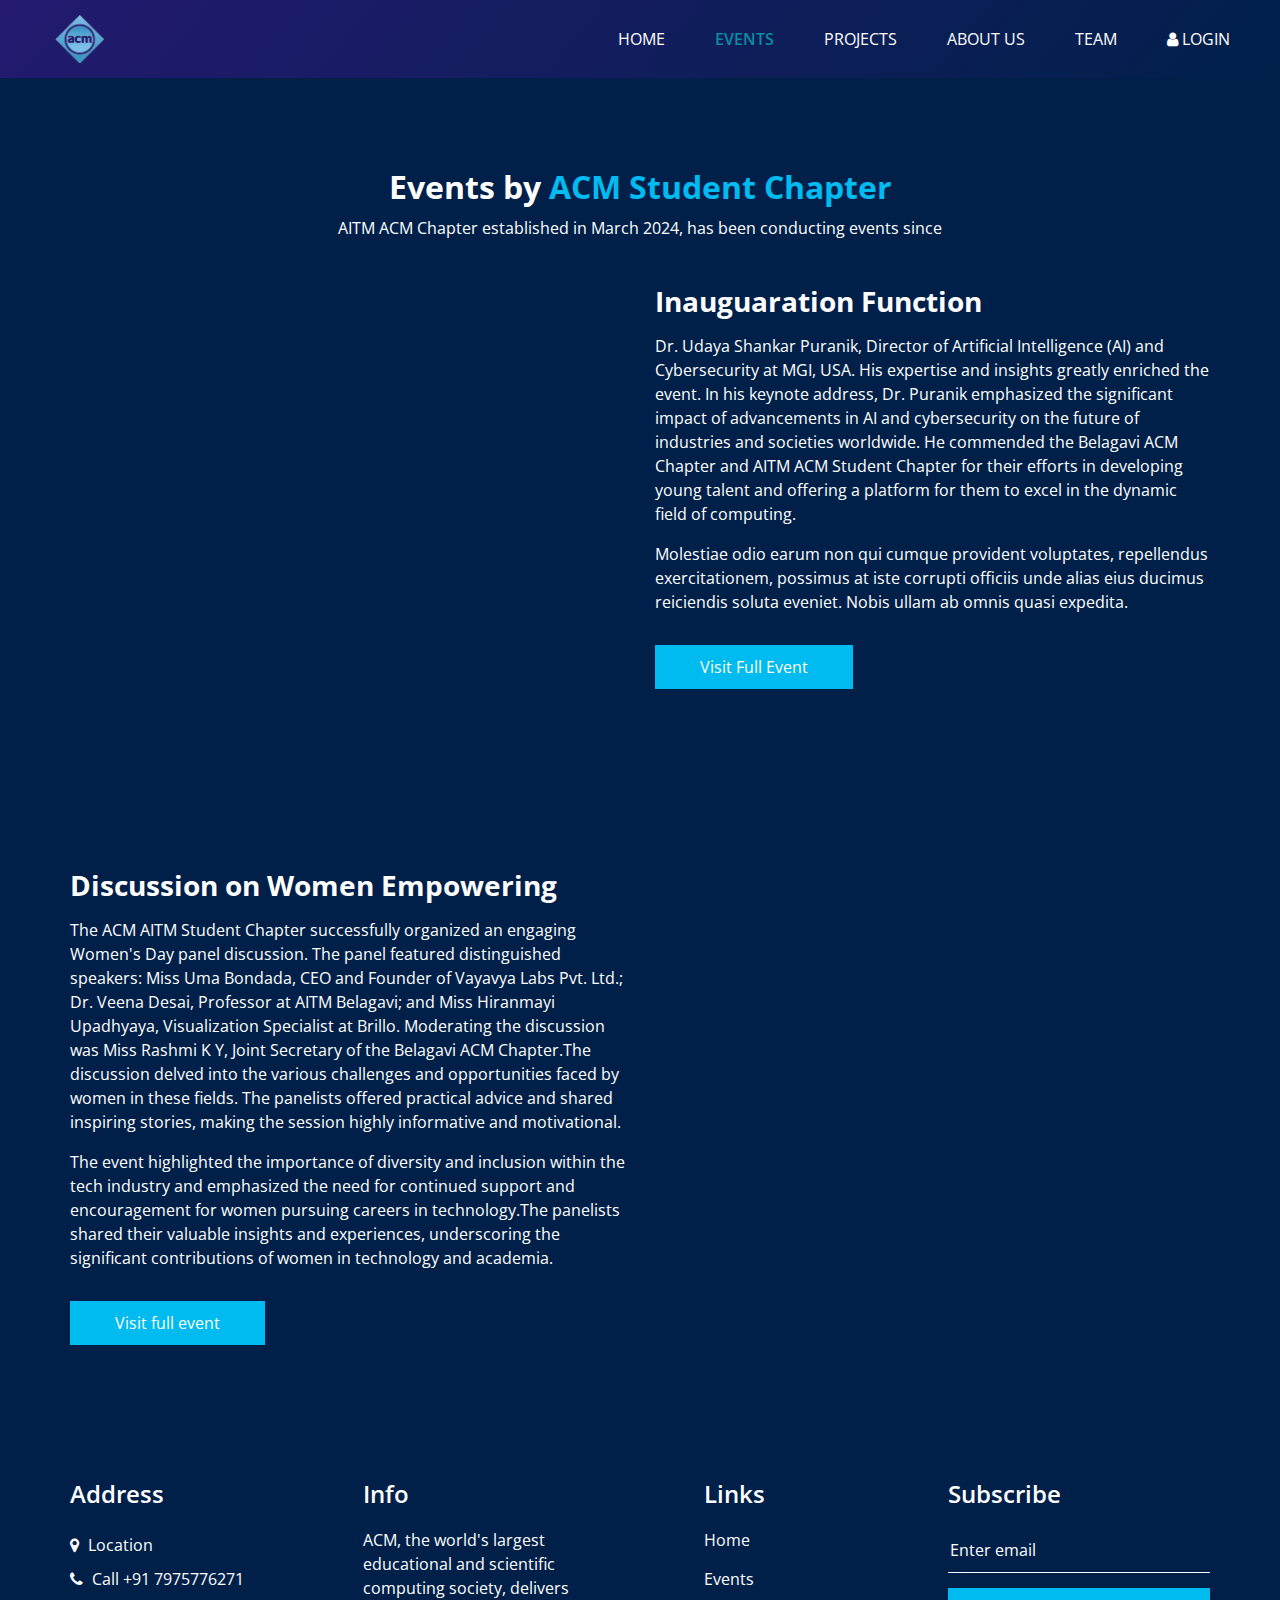
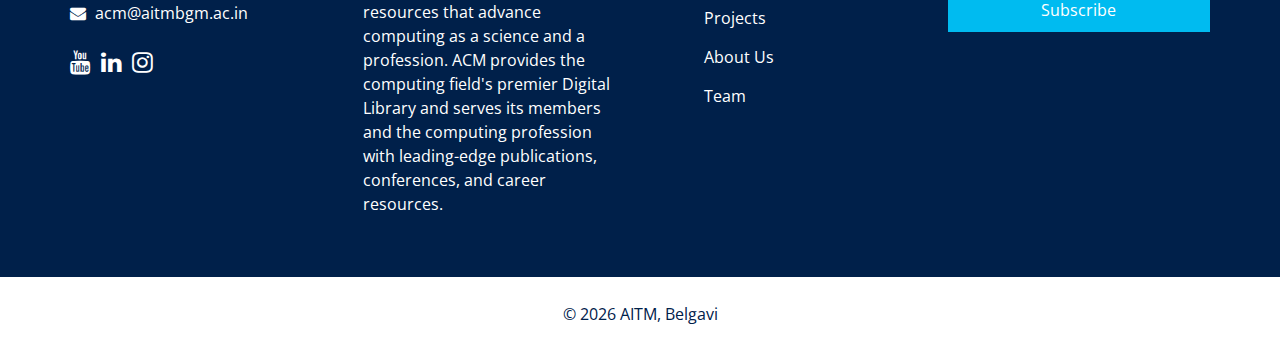
==== about.html @ 1520bf98 "Add files via upload" ====
<!DOCTYPE html>
<html>

<head>
    <!-- Basic -->
    <meta charset="utf-8" />
    <meta http-equiv="X-UA-Compatible" content="IE=edge" />
    <!-- Mobile Metas -->
    <meta name="viewport" content="width=device-width, initial-scale=1, shrink-to-fit=no" />
    <!-- Site Metas -->
    <meta name="keywords" content="" />
    <meta name="description" content="" />
    <meta name="author" content="" />
    <link rel="shortcut icon" href="images/favicon.png" type="">

    <title> Events </title>

    <!-- bootstrap core css -->
    <link rel="stylesheet" type="text/css" href="css/bootstrap.css" />

    <!-- fonts style -->
    <link href="https://fonts.googleapis.com/css2?family=Roboto:wght@400;500;700;900&display=swap" rel="stylesheet">

    <!--owl slider stylesheet -->
    <link rel="stylesheet" type="text/css" href="https://cdnjs.cloudflare.com/ajax/libs/OwlCarousel2/2.3.4/assets/owl.carousel.min.css" />

    <!-- font awesome style -->
    <link href="css/font-awesome.min.css" rel="stylesheet" />

    <!-- Custom styles for this template -->
    <link href="css/style.css" rel="stylesheet" />
    <!-- responsive style -->
    <link href="css/responsive.css" rel="stylesheet" />

</head>

<body class="sub_page">

    <div class="hero_area">

        <div class="hero_bg_box">
            <div class="bg_img_box">
                <img src="images/hero-bg.png" alt="">
            </div>
        </div>

        <!-- header section strats -->
        <header class="header_section">
            <div class="container-fluid">
                <nav class="navbar navbar-expand-lg custom_nav-container ">
                    <a class="navbar-brand" href="index.html">
                        <span>
                            <img src="images/logo3.png" alt="" width=50px height=100%>
            </span>
                    </a>

                    <button class="navbar-toggler" type="button" data-toggle="collapse" data-target="#navbarSupportedContent" aria-controls="navbarSupportedContent" aria-expanded="false" aria-label="Toggle navigation">
            <span class=""> </span>
          </button>

                    <div class="collapse navbar-collapse" id="navbarSupportedContent">
                        <ul class="navbar-nav  ">
                            <li class="nav-item ">
                                <a class="nav-link" href="index.html">Home </a>
                            </li>
                            <li class="nav-item active">
                                <a class="nav-link" href="about.html"> Events</a>
                            </li>
                            <li class="nav-item">
                                <a class="nav-link" href="service.html">Projects <span class="sr-only">(current)</span></a>
                            </li>
                            <li class="nav-item">
                                <a class="nav-link" href="why.html">About us </a>
                            </li>
                            <li class="nav-item">
                                <a class="nav-link" href="team.html">Team</a>
                            </li>
                            <li class="nav-item">
                                <a class="nav-link" href="#"> <i class="fa fa-user" aria-hidden="true"></i> Login</a>
                            </li>
                            </button>
                            </form>
                        </ul>
                    </div>
                </nav>
            </div>
        </header>
        <!-- end header section -->
    </div>

    <!-- about section -->

    <section class="about_section layout_padding">
        <div class="container  ">
            <div class="heading_container heading_center">
                <h2>
                    Events by<span> ACM Student Chapter</span>
                </h2>
                <p>
                    AITM ACM Chapter established in March 2024, has been conducting events since </p>
            </div>
            <div class="row">
                <div class="col-md-6 ">
                    <div class="img-box">
                        <img src="images/inaug.JPG" alt="">
                    </div>
                </div>
                <div class="col-md-6">
                    <div class="detail-box">
                        <h3>
                            Inauguaration Function
                        </h3>
                        <p>
                            Dr. Udaya Shankar Puranik, Director of Artificial Intelligence (AI) and Cybersecurity at MGI, USA. His expertise and insights greatly enriched the event. In his keynote address, Dr. Puranik emphasized the significant impact of advancements in AI and cybersecurity
                            on the future of industries and societies worldwide. He commended the Belagavi ACM Chapter and AITM ACM Student Chapter for their efforts in developing young talent and offering a platform for them to excel in the dynamic field
                            of computing. </p>
                        <p>
                            Molestiae odio earum non qui cumque provident voluptates, repellendus exercitationem, possimus at iste corrupti officiis unde alias eius ducimus reiciendis soluta eveniet. Nobis ullam ab omnis quasi expedita.
                        </p>
                        <a href="">
              Visit Full Event
            </a>
                    </div>
                </div>
            </div>
        </div>
    </section>

    <!-- end about section -->

    <!-- about section -->

    <section class="about_section layout_padding">
        <div class="container  ">

            <div class="row">

                <div class="col-md-6">
                    <div class="detail-box">
                        <h3>
                            Discussion on Women Empowering
                        </h3>
                        <p>
                            The ACM AITM Student Chapter successfully organized an engaging Women's Day panel discussion. The panel featured distinguished speakers: Miss Uma Bondada, CEO and Founder of Vayavya Labs Pvt. Ltd.; Dr. Veena Desai, Professor at AITM Belagavi; and Miss
                            Hiranmayi Upadhyaya, Visualization Specialist at Brillo. Moderating the discussion was Miss Rashmi K Y, Joint Secretary of the Belagavi ACM Chapter.The discussion delved into the various challenges and opportunities faced by
                            women in these fields. The panelists offered practical advice and shared inspiring stories, making the session highly informative and motivational. </p>
                        <p>The event highlighted the importance of diversity and inclusion within the tech industry and emphasized the need for continued support and encouragement for women pursuing careers in technology.The panelists shared their valuable
                            insights and experiences, underscoring the significant contributions of women in technology and academia. </p>
                        <a href="">
                                Visit full event
            </a>
                    </div>

                </div>
                <div class="col-md-6 ">
                    <div class="img-box">
                        <img src="images/women panel 1.jpg" alt="">
                    </div>
                </div>
            </div>
        </div>
    </section>

    <!-- end about section -->

    <!-- info section -->

    <section class="info_section layout_padding2">
        <div class="container">
            <div class="row">
                <div class="col-md-6 col-lg-3 info_col">
                    <div class="info_contact">
                        <h4>
                            Address
                        </h4>
                        <div class="contact_link_box">
                            <a href="https://maps.app.goo.gl/eVMFgzbrWE9FYrXr5?g_st=ac">
                                <i class="fa fa-map-marker" aria-hidden="true"></i>
                                <span>
                  Location
                </span>
                            </a>
                            <a href="">
                                <i class="fa fa-phone" aria-hidden="true"></i>
                                <span>
                  Call +91 7975776271
                </span>
                            </a>
                            <a href="">
                                <i class="fa fa-envelope" aria-hidden="true"></i>
                                <span>
                  acm@aitmbgm.ac.in
                </span>
                            </a>
                        </div>
                    </div>
                    <div class="info_social">
                        <a href="https://www.youtube.com/@acmaitm">
                            <i class="fa fa-youtube" aria-hidden="true"></i>
                        </a>

                        <a href="https://www.linkedin.com/in/acm-aitm-3916722b9/">
                            <i class="fa fa-linkedin" aria-hidden="true"></i>
                        </a>
                        <a href="https://www.instagram.com/acmaitm?igsh=aTY1OGdpNDhwajQx">
                            <i class="fa fa-instagram" aria-hidden="true"></i>
                        </a>
                    </div>
                </div>
                <div class="col-md-6 col-lg-3 info_col">
                    <div class="info_detail">
                        <h4>
                            Info
                        </h4>
                        <p>
                            ACM, the world's largest educational and scientific computing society, delivers resources that advance computing as a science and a profession. ACM provides the computing field's premier Digital Library and serves its members and the computing profession
                            with leading-edge publications, conferences, and career resources. </p>
                    </div>
                </div>
                <div class="col-md-6 col-lg-2 mx-auto info_col">
                    <div class="info_link_box">
                        <h4>
                            Links
                        </h4>
                        <div class="info_links">
                            <a class="active" href="index.html">
                Home
              </a>
                            <a class="" href="about.html">
               Events
              </a>
                            <a class="" href="service.html">
                Projects
              </a>
                            <a class="" href="why.html">
                About Us
              </a>
                            <a class="" href="team.html">
                Team
              </a>
                        </div>
                    </div>
                </div>
                <div class="col-md-6 col-lg-3 info_col ">
                    <h4>
                        Subscribe
                    </h4>
                    <form action="#">
                        <input type="text" placeholder="Enter email" />
                        <button type="submit">
              Subscribe
            </button>
                    </form>
                </div>
            </div>
        </div>
    </section>

    <!-- footer section -->
    <section class="footer_section">
        <div class="container">
            <p>
                &copy; <span id="displayYear"></span> AITM,
                <a href="https://html.design/">Belgavi</a>
            </p>
        </div>
    </section>
    <!-- footer section -->

    <!-- jQery -->
    <script type="text/javascript" src="js/jquery-3.4.1.min.js"></script>
    <!-- popper js -->
    <script src="https://cdn.jsdelivr.net/npm/popper.js@1.16.0/dist/umd/popper.min.js" integrity="sha384-Q6E9RHvbIyZFJoft+2mJbHaEWldlvI9IOYy5n3zV9zzTtmI3UksdQRVvoxMfooAo" crossorigin="anonymous">
    </script>
    <!-- bootstrap js -->
    <script type="text/javascript" src="js/bootstrap.js"></script>
    <!-- owl slider -->
    <script type="text/javascript" src="https://cdnjs.cloudflare.com/ajax/libs/OwlCarousel2/2.3.4/owl.carousel.min.js">
    </script>
    <!-- custom js -->
    <script type="text/javascript" src="js/custom.js"></script>
    <!-- Google Map -->
    <script src="https://maps.googleapis.com/maps/api/js?key=AIzaSyCh39n5U-4IoWpsVGUHWdqB6puEkhRLdmI&callback=myMap">
    </script>
    <!-- End Google Map -->

</body>

</html>
---- css/style.css ----
@import url("https://fonts.googleapis.com/css2?family=Lato:wght@400;700&family=Open+Sans:wght@300;400;600;700&display=swap");
body {
    font-family: "Open Sans", sans-serif;
    color: #0c0c0c;
    background-color: #ffffff;
    overflow-x: hidden;
}

.layout_padding {
    padding: 90px 0;
}

.layout_padding2 {
    padding: 75px 0;
}

.layout_padding2-top {
    padding-top: 75px;
}

.layout_padding2-bottom {
    padding-bottom: 75px;
}

.layout_padding-top {
    padding-top: 90px;
}

.layout_padding-bottom {
    padding-bottom: 90px;
}

.heading_container {
    display: -webkit-box;
    display: -ms-flexbox;
    display: flex;
    -webkit-box-orient: vertical;
    -webkit-box-direction: normal;
    -ms-flex-direction: column;
    flex-direction: column;
    -webkit-box-align: start;
    -ms-flex-align: start;
    align-items: flex-start;
}

.heading_container h2 {
    position: relative;
    font-weight: bold;
    margin-bottom: 0;
}

.heading_container h2 span {
    color: #00bbf0;
}

.heading_container p {
    margin-top: 10px;
    margin-bottom: 0;
}

.heading_container.heading_center {
    -webkit-box-align: center;
    -ms-flex-align: center;
    align-items: center;
    text-align: center;
}

a,
a:hover,
a:focus {
    text-decoration: none;
}

a:hover,
a:focus {
    color: initial;
}

.btn,
.btn:focus {
    outline: none !important;
    -webkit-box-shadow: none;
    box-shadow: none;
}


/*header section*/

.hero_area {
    position: relative;
    min-height: 100vh;
    display: -webkit-box;
    display: -ms-flexbox;
    display: flex;
    -webkit-box-orient: vertical;
    -webkit-box-direction: normal;
    -ms-flex-direction: column;
    flex-direction: column;
}

.hero_area .hero_bg_box {
    position: absolute;
    top: 0;
    left: 0;
    width: 100%;
    height: 100%;
    display: -webkit-box;
    display: -ms-flexbox;
    display: flex;
    -webkit-box-pack: center;
    -ms-flex-pack: center;
    justify-content: center;
    -webkit-box-align: end;
    -ms-flex-align: end;
    align-items: flex-end;
    overflow: hidden;
    z-index: -1;
}

.hero_area .hero_bg_box .bg_img_box {
    min-width: 100%;
    min-height: 100%;
}

.hero_area .hero_bg_box img {
    min-width: 100%;
    min-height: 100%;
}

.sub_page .hero_area {
    min-height: auto;
    background: linear-gradient(130deg, #231a6f, #00204a);
}

.sub_page .hero_area .hero_bg_box {
    display: none;
}

.header_section {
    padding: 15px 0;
}

.header_section .container-fluid {
    padding-right: 25px;
    padding-left: 25px;
}

.navbar-brand span {
    font-weight: bold;
    padding-left: 30px;
    font-size: 24px;
    color: #ffffff;
}

.custom_nav-container {
    padding: 0;
}

.custom_nav-container .navbar-nav {
    margin-left: auto;
}

.custom_nav-container .navbar-nav .nav-item .nav-link {
    padding: 0px 25px;
    color: #ffffff;
    text-align: center;
    text-transform: uppercase;
    border-radius: 5px;
    -webkit-transition: all 0.3s;
    transition: all 0.3s;
}

.custom_nav-container .navbar-nav .nav-item:hover .nav-link {
    color: #294496;
}

.custom_nav-container .navbar-nav .nav-item.active .nav-link {
    color: #098d9f;
}

.custom_nav-container .navbar-nav .nav-item.active .nav-link {
    font-weight: 600;
}

.custom_nav-container .nav_search-btn {
    width: 35px;
    height: 35px;
    padding: 0;
    border: none;
    color: #ffffff;
}

.custom_nav-container .nav_search-btn:hover {
    color: #00bbf0;
}

.custom_nav-container .navbar-toggler {
    outline: none;
}

.custom_nav-container .navbar-toggler {
    padding: 0;
    width: 37px;
    height: 42px;
    -webkit-transition: all 0.3s;
    transition: all 0.3s;
}

.custom_nav-container .navbar-toggler span {
    display: block;
    width: 35px;
    height: 4px;
    background-color: #ffffff;
    margin: 7px 0;
    -webkit-transition: all 0.3s;
    transition: all 0.3s;
    position: relative;
    border-radius: 5px;
    transition: all 0.3s;
}

.custom_nav-container .navbar-toggler span::before,
.custom_nav-container .navbar-toggler span::after {
    content: "";
    position: absolute;
    left: 0;
    height: 100%;
    width: 100%;
    background-color: #ffffff;
    top: -10px;
    border-radius: 5px;
    -webkit-transition: all 0.3s;
    transition: all 0.3s;
}

.custom_nav-container .navbar-toggler span::after {
    top: 10px;
}

.custom_nav-container .navbar-toggler[aria-expanded="true"] {
    -webkit-transform: rotate(360deg);
    transform: rotate(360deg);
}

.custom_nav-container .navbar-toggler[aria-expanded="true"] span {
    -webkit-transform: rotate(45deg);
    transform: rotate(45deg);
}

.custom_nav-container .navbar-toggler[aria-expanded="true"] span::before,
.custom_nav-container .navbar-toggler[aria-expanded="true"] span::after {
    -webkit-transform: rotate(90deg);
    transform: rotate(90deg);
    top: 0;
}


/*end header section*/


/* slider section */

.slider_section {
    -webkit-box-flex: 1;
    -ms-flex: 1;
    flex: 1;
    display: -webkit-box;
    display: -ms-flexbox;
    display: flex;
    -webkit-box-align: center;
    -ms-flex-align: center;
    align-items: center;
    position: relative;
    padding: 45px 0 145px 0;
}

.slider_section .row {
    -webkit-box-align: center;
    -ms-flex-align: center;
    align-items: center;
}

.slider_section #customCarousel1 {
    width: 100%;
    position: unset;
}

.slider_section .detail-box {
    color: #00204a;
}

.slider_section .detail-box h1 {
    font-size: 3rem;
    font-weight: bold;
    text-transform: uppercase;
    margin-bottom: 15px;
    color: #ffffff;
}

.slider_section .detail-box p {
    color: #fefefe;
    font-size: 14px;
}

.slider_section .detail-box .btn-box {
    display: -webkit-box;
    display: -ms-flexbox;
    display: flex;
    margin: 0 -5px;
    margin-top: 25px;
}

.slider_section .detail-box .btn-box a {
    margin: 5px;
    text-align: center;
    width: 165px;
}

.slider_section .detail-box .btn-box .btn1 {
    display: inline-block;
    padding: 10px 15px;
    background-color: #00bbf0;
    color: #ffffff;
    border-radius: 0;
    -webkit-transition: all 0.3s;
    transition: all 0.3s;
    border: none;
}

.slider_section .detail-box .btn-box .btn1:hover {
    background-color: #007fa4;
}

.slider_section .detail-box .btn-box .btn2 {
    display: inline-block;
    padding: 10px 15px;
    background-color: #000000;
    color: #ffffff;
    border-radius: 0;
    -webkit-transition: all 0.3s;
    transition: all 0.3s;
    border: none;
}

.slider_section .detail-box .btn-box .btn2:hover {
    background-color: black;
}

.slider_section .img-box {
    margin: 45px 0;
}

.slider_section .img-box img {
    width: 100%;
    border-radius: 15%;
    -webkit-animation: upDown 5s infinite;
    animation: upDown 5s infinite;
}

@-webkit-keyframes upDown {
    0% {
        -webkit-transform: translateY(-45px);
        transform: translateY(-45px);
    }
    50% {
        -webkit-transform: translateY(45px);
        transform: translateY(45px);
    }
    100% {
        -webkit-transform: translateY(-45px);
        transform: translateY(-45px);
    }
}

@keyframes upDown {
    0% {
        -webkit-transform: translateY(-45px);
        transform: translateY(-45px);
    }
    50% {
        -webkit-transform: translateY(45px);
        transform: translateY(45px);
    }
    100% {
        -webkit-transform: translateY(-45px);
        transform: translateY(-45px);
    }
}

.slider_section .carousel-indicators {
    position: unset;
    margin: 0;
    -webkit-box-pack: center;
    -ms-flex-pack: center;
    justify-content: center;
    -webkit-box-align: center;
    -ms-flex-align: center;
    align-items: center;
}

.slider_section .carousel-indicators li {
    background-color: #ffffff;
    width: 12px;
    height: 12px;
    border-radius: 100%;
    opacity: 1;
}

.slider_section .carousel-indicators li.active {
    width: 20px;
    height: 20px;
    background-color: #00bbf0;
}

.service_section {
    position: relative;
}

.service_section .box {
    display: -webkit-box;
    display: -ms-flexbox;
    display: flex;
    -webkit-box-orient: vertical;
    -webkit-box-direction: normal;
    -ms-flex-direction: column;
    flex-direction: column;
    -webkit-box-align: center;
    -ms-flex-align: center;
    align-items: center;
    text-align: center;
    margin-top: 45px;
    background-color: #f8f8f9;
    padding: 20px;
    border-radius: 5px;
}

.service_section .box .img-box {
    display: -webkit-box;
    display: -ms-flexbox;
    display: flex;
    border-radius: 15%;
    -webkit-box-pack: center;
    -ms-flex-pack: center;
    justify-content: center;
    -webkit-box-align: start;
    -ms-flex-align: start;
    align-items: flex-start;
    width: 500px;
    height: 200px;
    margin-bottom: 30px;
}

.service_section .box .img-box img {
    border-radius: 10%;
    max-width: 100%;
    max-height: 100%;
    -webkit-transition: all 0.3s;
    transition: all 0.3s;
}

.service_section .box .detail-box h5 {
    font-weight: bold;
    text-transform: uppercase;
}

.service_section .box .detail-box a {
    color: #00204a;
    font-weight: 600;
}

.service_section .box .detail-box a:hover {
    color: #00bbf0;
}

.service_section .btn-box {
    display: -webkit-box;
    display: -ms-flexbox;
    display: flex;
    -webkit-box-pack: center;
    -ms-flex-pack: center;
    justify-content: center;
    margin-top: 45px;
}

.service_section .btn-box a {
    display: inline-block;
    padding: 10px 45px;
    background-color: #00bbf0;
    color: #ffffff;
    border-radius: 0;
    -webkit-transition: all 0.3s;
    transition: all 0.3s;
    border: none;
}

.service_section .btn-box a:hover {
    background-color: #007fa4;
}


/**  about button in team section**/

.container-fluid .btn-box {
    padding-left: 0%;
    display: -webkit-box;
    display: -ms-flexbox;
    display: flex;
    -webkit-box-pack: center;
    -ms-flex-pack: center;
    justify-content: center;
    margin-top: 15px;
}

.container-fluid .btn-box a {
    display: inline-block;
    padding: 10px 45px;
    background-color: #00bbf0;
    color: #ffffff;
    border-radius: 0;
    -webkit-transition: all 0.3s;
    transition: all 0.3s;
    border: none;
}

.container-fluid .btn-box a:hover {
    background-color: #007fa4;
}


/* end */

.about_section {
    background-color: #00204a;
    color: #ffffff;
}

.about_section .heading_container {
    margin-bottom: 45px;
}

.about_section .row {
    -webkit-box-align: center;
    -ms-flex-align: center;
    align-items: center;
}

.about_section .img-box img {
    max-width: 100%;
    border-radius: 5%;
}

.about_section .detail-box h3 {
    font-weight: bold;
}

.about_section .detail-box p {
    margin-top: 15px;
}

.about_section .detail-box a {
    display: inline-block;
    padding: 10px 45px;
    background-color: #00bbf0;
    color: #ffffff;
    border-radius: 0px;
    -webkit-transition: all 0.3s;
    transition: all 0.3s;
    border: none;
    margin-top: 15px;
}

.about_section .detail-box a:hover {
    background-color: #007fa4;
}

.why_section .box {
    margin-top: 45px;
    display: -webkit-box;
    display: -ms-flexbox;
    display: flex;
    -webkit-box-orient: vertical;
    -webkit-box-direction: normal;
    -ms-flex-direction: column;
    flex-direction: column;
    -webkit-box-align: center;
    -ms-flex-align: center;
    align-items: center;
    text-align: center;
}

.why_section .box .img-box {
    margin-bottom: 20px;
    width: 120px;
    height: 120px;
    min-width: 120px;
    min-height: 120px;
    border-radius: 100%;
    border: 5px solid #00204a;
    display: -webkit-box;
    display: -ms-flexbox;
    display: flex;
    -webkit-box-pack: center;
    -ms-flex-pack: center;
    justify-content: center;
    -webkit-box-align: center;
    -ms-flex-align: center;
    align-items: center;
}

.why_section .box .img-box img {
    width: 55px;
    height: auto;
    fill: #00204a;
}

.why_section .box h5 {
    font-weight: bold;
    margin-bottom: 10px;
}

.why_section .box p {
    margin-bottom: 0;
}

.why_section .btn-box {
    display: -webkit-box;
    display: -ms-flexbox;
    display: flex;
    -webkit-box-pack: center;
    -ms-flex-pack: center;
    justify-content: center;
    margin-top: 45px;
}

.why_section .btn-box a {
    display: inline-block;
    padding: 10px 45px;
    background-color: #00bbf0;
    color: #ffffff;
    border-radius: 0;
    -webkit-transition: all 0.3s;
    transition: all 0.3s;
    border: none;
}

.why_section .btn-box a:hover {
    background-color: #007fa4;
}


/*team section */

.team_section {
    text-align: center;
    background-color: #00204a;
    color: #ffffff;
}

.team_section .heading_container {
    -webkit-box-pack: center;
    -ms-flex-pack: center;
    justify-content: center;
}

.team_section .team_container {
    padding: 0 15px;
}

.team_section .team_container .box {
    padding: 35px 0 0 0;
    border-radius: 5px;
    overflow: hidden;
    -webkit-transition: all .1s;
    transition: all .1s;
    margin-top: 45px;
    background: -webkit-gradient(linear, left top, left bottom, from(#002759), to(#002b64));
    background: linear-gradient(to bottom, #002759, #002b64);
}

.team_section .team_container .box .img-box {
    display: -webkit-box;
    display: -ms-flexbox;
    display: flex;
    -webkit-box-pack: center;
    -ms-flex-pack: center;
    justify-content: center;
    -webkit-box-align: center;
    -ms-flex-align: center;
    align-items: center;
}

.team_section .team_container .box .img-box img {
    width: 160px;
    border-radius: 100%;
    border: 5px solid #000000;
}

.team_section .team_container .box .detail-box {
    margin: 25px 0;
}

.team_section .team_container .box .detail-box h5 {
    color: #00bbf0;
    font-weight: 600;
    position: relative;
}

.team_section .team_container .box .social_box {
    padding: 10px 45px 20px 45px;
    display: -webkit-box;
    display: -ms-flexbox;
    display: flex;
    -webkit-box-pack: justify;
    -ms-flex-pack: justify;
    justify-content: space-between;
}

.team_section .team_container .box .social_box a {
    color: #ffffff;
    font-size: 22px;
}

.team_section .team_container .box .social_box a:hover {
    color: #00bbf0;
}


/*team section end*/


/* client section start */

.client_section .heading_container {
    margin-bottom: 30px;
}

.client_section .box {
    display: -webkit-box;
    display: -ms-flexbox;
    display: flex;
    -webkit-box-orient: vertical;
    -webkit-box-direction: normal;
    -ms-flex-direction: column;
    flex-direction: column;
    margin: 15px;
}

.client_section .box .img-box {
    position: relative;
    display: -webkit-box;
    display: -ms-flexbox;
    display: flex;
    -webkit-box-pack: center;
    -ms-flex-pack: center;
    justify-content: center;
    -webkit-box-align: center;
    -ms-flex-align: center;
    align-items: center;
    width: 100px;
    margin-bottom: -50px;
    margin-left: 25px;
    position: relative;
}

.client_section .box .img-box img {
    border-radius: 100%;
}

.client_section .box .client_id {
    display: -webkit-box;
    display: -ms-flexbox;
    display: flex;
    -webkit-box-pack: justify;
    -ms-flex-pack: justify;
    justify-content: space-between;
}

.client_section .box .client_id .client_info h6 {
    font-weight: 600;
    margin-bottom: 5px;
}

.client_section .box .client_id .client_info p {
    margin-bottom: 0;
    font-size: 15px;
    font-size: 14px;
    margin-bottom: 10px;
}

.client_section .box .detail-box {
    background-color: #ffffff;
    -webkit-box-shadow: 0 0 15px 0 rgba(0, 0, 0, 0.15);
    box-shadow: 0 0 15px 0 rgba(0, 0, 0, 0.15);
    padding: 75px 25px 25px 25px;
}

.client_section .box .detail-box i {
    color: #00204a;
    margin-bottom: 10px;
}

.client_section .owl-carousel .owl-nav {
    display: -webkit-box;
    display: -ms-flexbox;
    display: flex;
    -webkit-box-pack: center;
    -ms-flex-pack: center;
    justify-content: center;
    margin-top: 45px;
}

.client_section .owl-carousel .owl-nav .owl-prev,
.client_section .owl-carousel .owl-nav .owl-next {
    width: 55px;
    height: 55px;
    background-color: #ffffff;
    color: #000000;
    outline: none;
    bottom: 0px;
    font-size: 24px;
    -webkit-box-shadow: 0 0 5px 0 rgba(0, 0, 0, 0.25);
    box-shadow: 0 0 5px 0 rgba(0, 0, 0, 0.25);
}

.client_section .owl-carousel .owl-nav .owl-prev:hover,
.client_section .owl-carousel .owl-nav .owl-next:hover {
    color: #00204a;
}


/* client section end */

.info_section {
    background-color: #00204a;
    color: #ffffff;
    padding: 45px 0 15px 0;
}

.info_section h4 {
    font-weight: 600;
    margin-bottom: 20px;
}

.info_section .info_col {
    margin-bottom: 30px;
}

.info_section .info_contact .contact_link_box {
    display: -webkit-box;
    display: -ms-flexbox;
    display: flex;
    -webkit-box-orient: vertical;
    -webkit-box-direction: normal;
    -ms-flex-direction: column;
    flex-direction: column;
}

.info_section .info_contact .contact_link_box a {
    margin: 5px 0;
    color: #ffffff;
}

.info_section .info_contact .contact_link_box a i {
    margin-right: 5px;
}

.info_section .info_contact .contact_link_box a:hover {
    color: #00bbf0;
}

.info_section .info_social {
    display: -webkit-box;
    display: -ms-flexbox;
    display: flex;
    margin-top: 20px;
    margin-bottom: 10px;
}

.info_section .info_social a {
    display: -webkit-box;
    display: -ms-flexbox;
    display: flex;
    -webkit-box-pack: center;
    -ms-flex-pack: center;
    justify-content: center;
    -webkit-box-align: center;
    -ms-flex-align: center;
    align-items: center;
    color: #ffffff;
    border-radius: 100%;
    margin-right: 10px;
    font-size: 24px;
}

.info_section .info_social a:hover {
    color: #00bbf0;
}

.info_section .info_links {
    display: -webkit-box;
    display: -ms-flexbox;
    display: flex;
    -webkit-box-orient: vertical;
    -webkit-box-direction: normal;
    -ms-flex-direction: column;
    flex-direction: column;
    -ms-flex-wrap: wrap;
    flex-wrap: wrap;
}

.info_section .info_links a {
    display: -webkit-box;
    display: -ms-flexbox;
    display: flex;
    -webkit-box-align: center;
    -ms-flex-align: center;
    align-items: center;
    margin-bottom: 15px;
    color: #ffffff;
}

.info_section .info_links a:hover {
    color: #00bbf0;
}

.info_section form input {
    border: none;
    border-bottom: 1px solid #ffffff;
    background-color: transparent;
    width: 100%;
    height: 45px;
    color: #ffffff;
    outline: none;
}

.info_section form input::-webkit-input-placeholder {
    color: #ffffff;
}

.info_section form input:-ms-input-placeholder {
    color: #ffffff;
}

.info_section form input::-ms-input-placeholder {
    color: #ffffff;
}

.info_section form input::placeholder {
    color: #ffffff;
}

.info_section form button {
    width: 100%;
    text-align: center;
    display: inline-block;
    padding: 10px 55px;
    background-color: #00bbf0;
    color: #ffffff;
    border-radius: 0;
    -webkit-transition: all 0.3s;
    transition: all 0.3s;
    border: none;
    margin-top: 15px;
}

.info_section form button:hover {
    background-color: #007fa4;
}


/* footer section*/

.footer_section {
    position: relative;
    background-color: #ffffff;
    text-align: center;
}

.footer_section p {
    color: #00204a;
    padding: 25px 0;
    margin: 0;
}

.footer_section p a {
    color: inherit;
}


/*# sourceMappingURL=style.css.map */
---- css/responsive.css ----
@media (max-width: 1300px) {}

@media (max-width: 1120px) {}

@media (max-width: 992px) {
  .hero_area {
    min-height: auto;
  }

  .hero_area {
    background: linear-gradient(130deg, #231a6f, #0f054c);
  }

  .hero_area .hero_bg_box {
    display: none;
  }

  .slider_section {
    padding: 45px 0 75px 0;
  }

  .custom_nav-container .navbar-nav {
    padding-top: 15px;
    align-items: center;
  }


  .custom_nav-container .navbar-nav .nav-item .nav-link {
    padding: 5px 25px;
    margin: 5px 0;
  }


}

@media (max-width: 768px) {
  .about_section .img-box {
    margin-bottom: 45px;
  }

}

@media (max-width: 576px) {
  .header_section .header_top .contact_nav a span {
    display: none;
  }


  .client_section .client_container {
    width: 100%;
  }

  .client_section .box {
    margin: 0;
  }

  .owl-nav {
    display: flex;
    justify-content: center;
    margin-top: 45px;
  }

  .client_section .owl-carousel .owl-nav .owl-prev,
  .client_section .owl-carousel .owl-nav .owl-next {
    position: unset;
    margin: 0 2.5px;
  }
}

@media (max-width: 480px) {
  .slider_section .detail-box h1 {
    font-size: 2rem;
  }

  .track_section form {
    flex-direction: column;
    align-items: flex-start;
  }

  .track_section form input {
    width: 100%;
  }

  .track_section form button {
    padding: 10px 60px;
    margin-top: 10px;
  }
}

@media (max-width: 420px) {
  .service_section .box {
    flex-direction: column;
  }

  .service_section .box .img-box {
    justify-content: flex-start;
    margin-bottom: 15px;
  }
}

@media (max-width: 376px) {}

@media (min-width: 1200px) {
  .container {
    max-width: 1170px;
  }
}
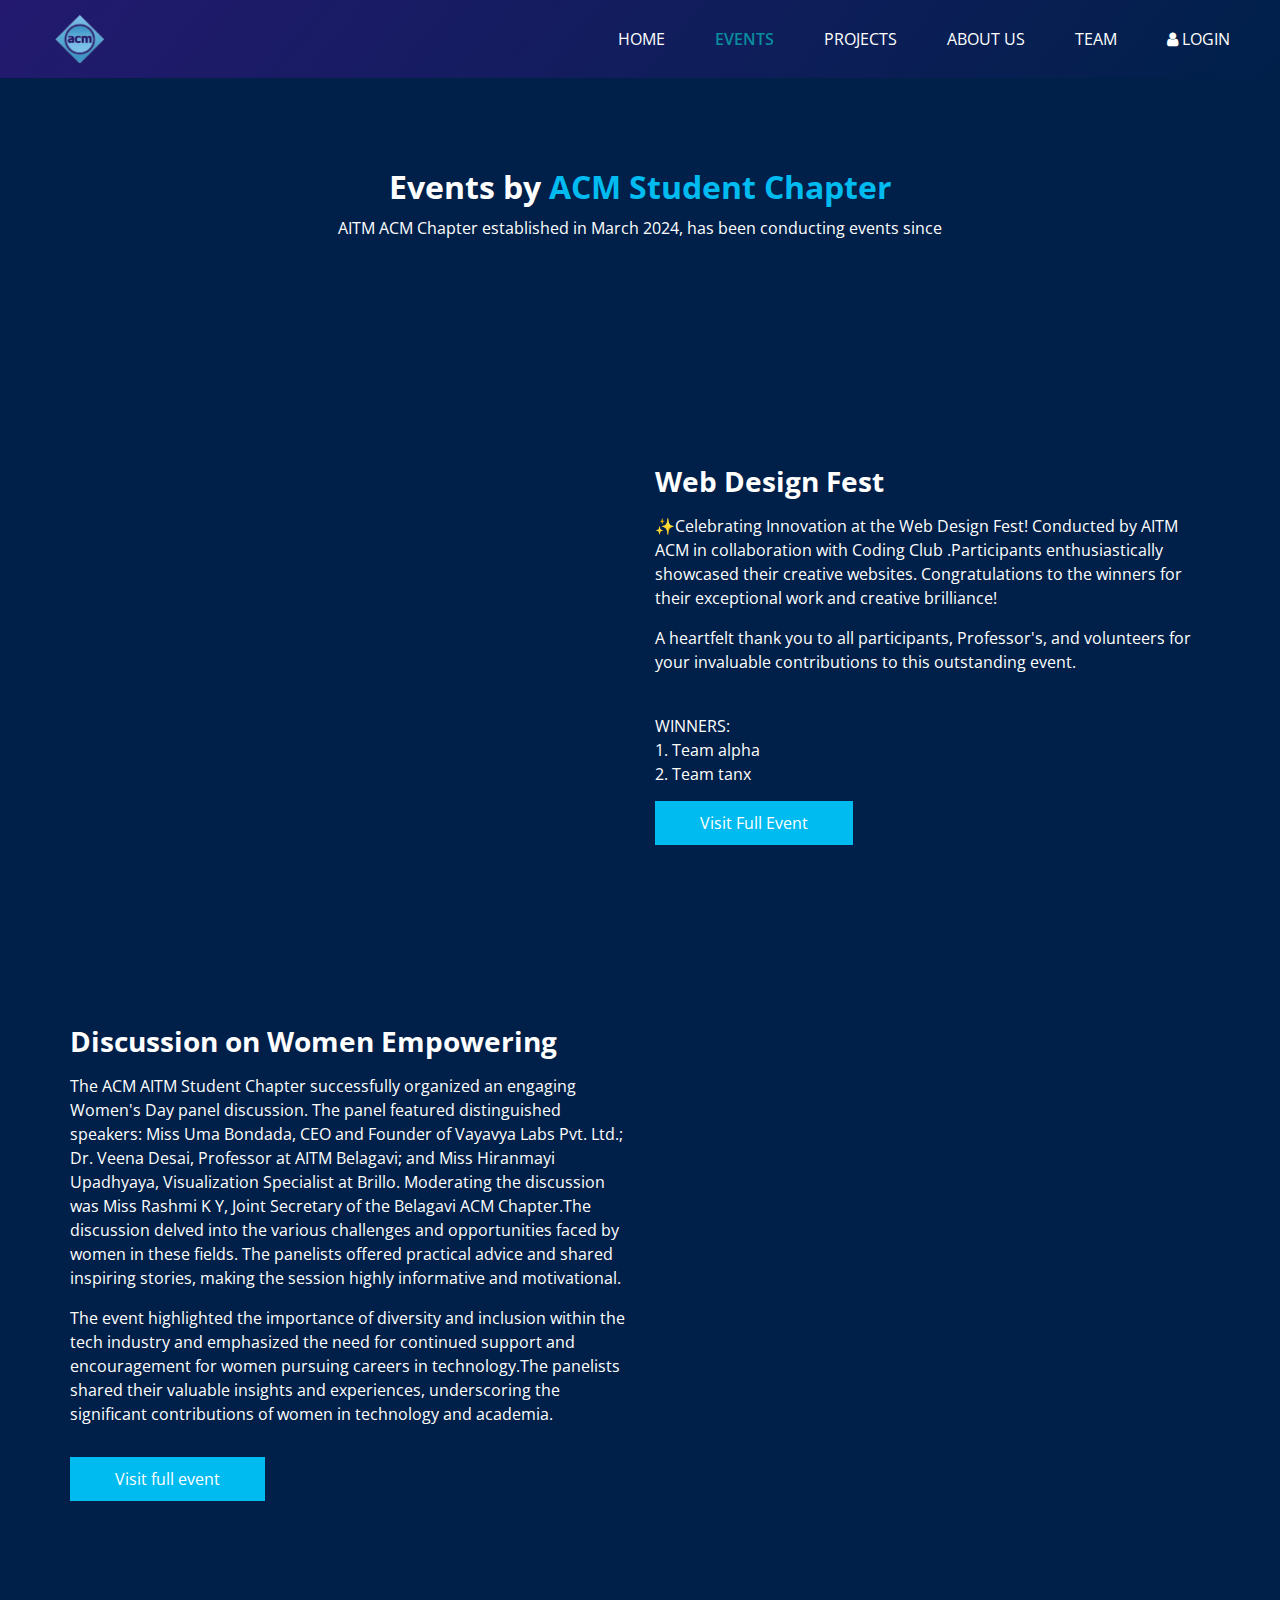
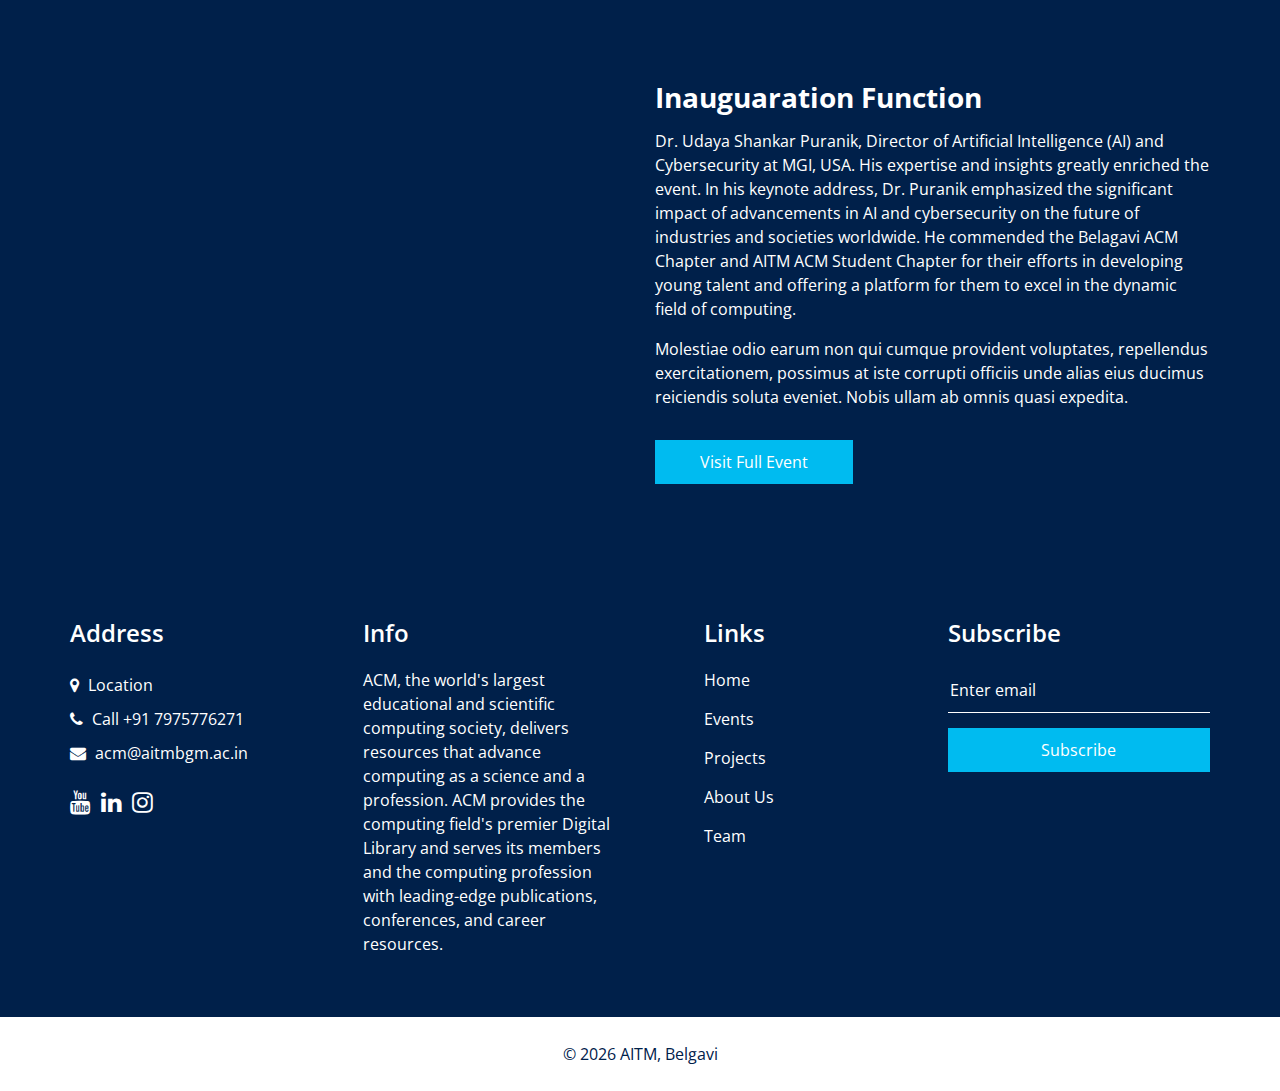
==== commit 41e08ca4: "Update about.html" ====
--- a/about.html
+++ b/about.html
@@ -88,8 +88,6 @@
         <!-- end header section -->
     </div>
 
-    <!-- about section -->
-
     <section class="about_section layout_padding">
         <div class="container  ">
             <div class="heading_container heading_center">
@@ -99,24 +97,32 @@
                 <p>
                     AITM ACM Chapter established in March 2024, has been conducting events since </p>
             </div>
+        </div>
+    </section>
+
+
+    <!-- about section -->
+
+    <section class="about_section layout_padding">
+        <div class="container  ">
+
             <div class="row">
                 <div class="col-md-6 ">
                     <div class="img-box">
-                        <img src="images/inaug.JPG" alt="">
+                        <img src="images/web design 1.jpg" alt="">
                     </div>
                 </div>
                 <div class="col-md-6">
                     <div class="detail-box">
                         <h3>
-                            Inauguaration Function
+                            Web Design Fest
                         </h3>
                         <p>
-                            Dr. Udaya Shankar Puranik, Director of Artificial Intelligence (AI) and Cybersecurity at MGI, USA. His expertise and insights greatly enriched the event. In his keynote address, Dr. Puranik emphasized the significant impact of advancements in AI and cybersecurity
-                            on the future of industries and societies worldwide. He commended the Belagavi ACM Chapter and AITM ACM Student Chapter for their efforts in developing young talent and offering a platform for them to excel in the dynamic field
-                            of computing. </p>
-                        <p>
-                            Molestiae odio earum non qui cumque provident voluptates, repellendus exercitationem, possimus at iste corrupti officiis unde alias eius ducimus reiciendis soluta eveniet. Nobis ullam ab omnis quasi expedita.
+                            ✨Celebrating Innovation at the Web Design Fest! Conducted by AITM ACM in collaboration with Coding Club .Participants enthusiastically showcased their creative websites. Congratulations to the winners for their exceptional work and creative brilliance!
+
                         </p>
+                        <p> A heartfelt thank you to all participants, Professor's, and volunteers for your invaluable contributions to this outstanding event. </p>
+                        <br>WINNERS:<br> 1. Team alpha <br> 2. Team tanx <br>
                         <a href="">
               Visit Full Event
             </a>
@@ -127,7 +133,6 @@
     </section>
 
     <!-- end about section -->
-
     <!-- about section -->
 
     <section class="about_section layout_padding">
@@ -155,6 +160,40 @@
                 <div class="col-md-6 ">
                     <div class="img-box">
                         <img src="images/women panel 1.jpg" alt="">
+                    </div>
+                </div>
+            </div>
+        </div>
+    </section>
+
+    <!-- end about section -->
+
+    <!-- about section -->
+
+    <section class="about_section layout_padding">
+        <div class="container  ">
+
+            <div class="row">
+                <div class="col-md-6 ">
+                    <div class="img-box">
+                        <img src="images/inaug.JPG" alt="">
+                    </div>
+                </div>
+                <div class="col-md-6">
+                    <div class="detail-box">
+                        <h3>
+                            Inauguaration Function
+                        </h3>
+                        <p>
+                            Dr. Udaya Shankar Puranik, Director of Artificial Intelligence (AI) and Cybersecurity at MGI, USA. His expertise and insights greatly enriched the event. In his keynote address, Dr. Puranik emphasized the significant impact of advancements in AI and cybersecurity
+                            on the future of industries and societies worldwide. He commended the Belagavi ACM Chapter and AITM ACM Student Chapter for their efforts in developing young talent and offering a platform for them to excel in the dynamic field
+                            of computing. </p>
+                        <p>
+                            Molestiae odio earum non qui cumque provident voluptates, repellendus exercitationem, possimus at iste corrupti officiis unde alias eius ducimus reiciendis soluta eveniet. Nobis ullam ab omnis quasi expedita.
+                        </p>
+                        <a href="">
+              Visit Full Event
+            </a>
                     </div>
                 </div>
             </div>
@@ -286,4 +325,4 @@
 
 </body>
 
-</html>+</html>
--- a/css/style.css
+++ b/css/style.css
@@ -352,7 +352,7 @@
 
 .slider_section .img-box img {
     width: 100%;
-    border-radius: 15%;
+    border-radius: 0%;
     -webkit-animation: upDown 5s infinite;
     animation: upDown 5s infinite;
 }
@@ -437,7 +437,7 @@
 .service_section .box .img-box {
     display: -webkit-box;
     display: -ms-flexbox;
-    display: flex;
+    display: inline;
     border-radius: 15%;
     -webkit-box-pack: center;
     -ms-flex-pack: center;
@@ -445,17 +445,16 @@
     -webkit-box-align: start;
     -ms-flex-align: start;
     align-items: flex-start;
-    width: 500px;
-    height: 200px;
+    width: 100%;
+    height: auto;
     margin-bottom: 30px;
 }
 
 .service_section .box .img-box img {
     border-radius: 10%;
     max-width: 100%;
-    max-height: 100%;
-    -webkit-transition: all 0.3s;
-    transition: all 0.3s;
+    height: auto;
+    display: block;
 }
 
 .service_section .box .detail-box h5 {
@@ -544,10 +543,13 @@
     align-items: center;
 }
 
+
 .about_section .img-box img {
     max-width: 100%;
-    border-radius: 5%;
-}
+    border-radius: 10px;
+    padding-top: 20px;
+}
+
 
 .about_section .detail-box h3 {
     font-weight: bold;
@@ -987,4 +989,4 @@
 }
 
 
-/*# sourceMappingURL=style.css.map */+/*# sourceMappingURL=style.css.map */
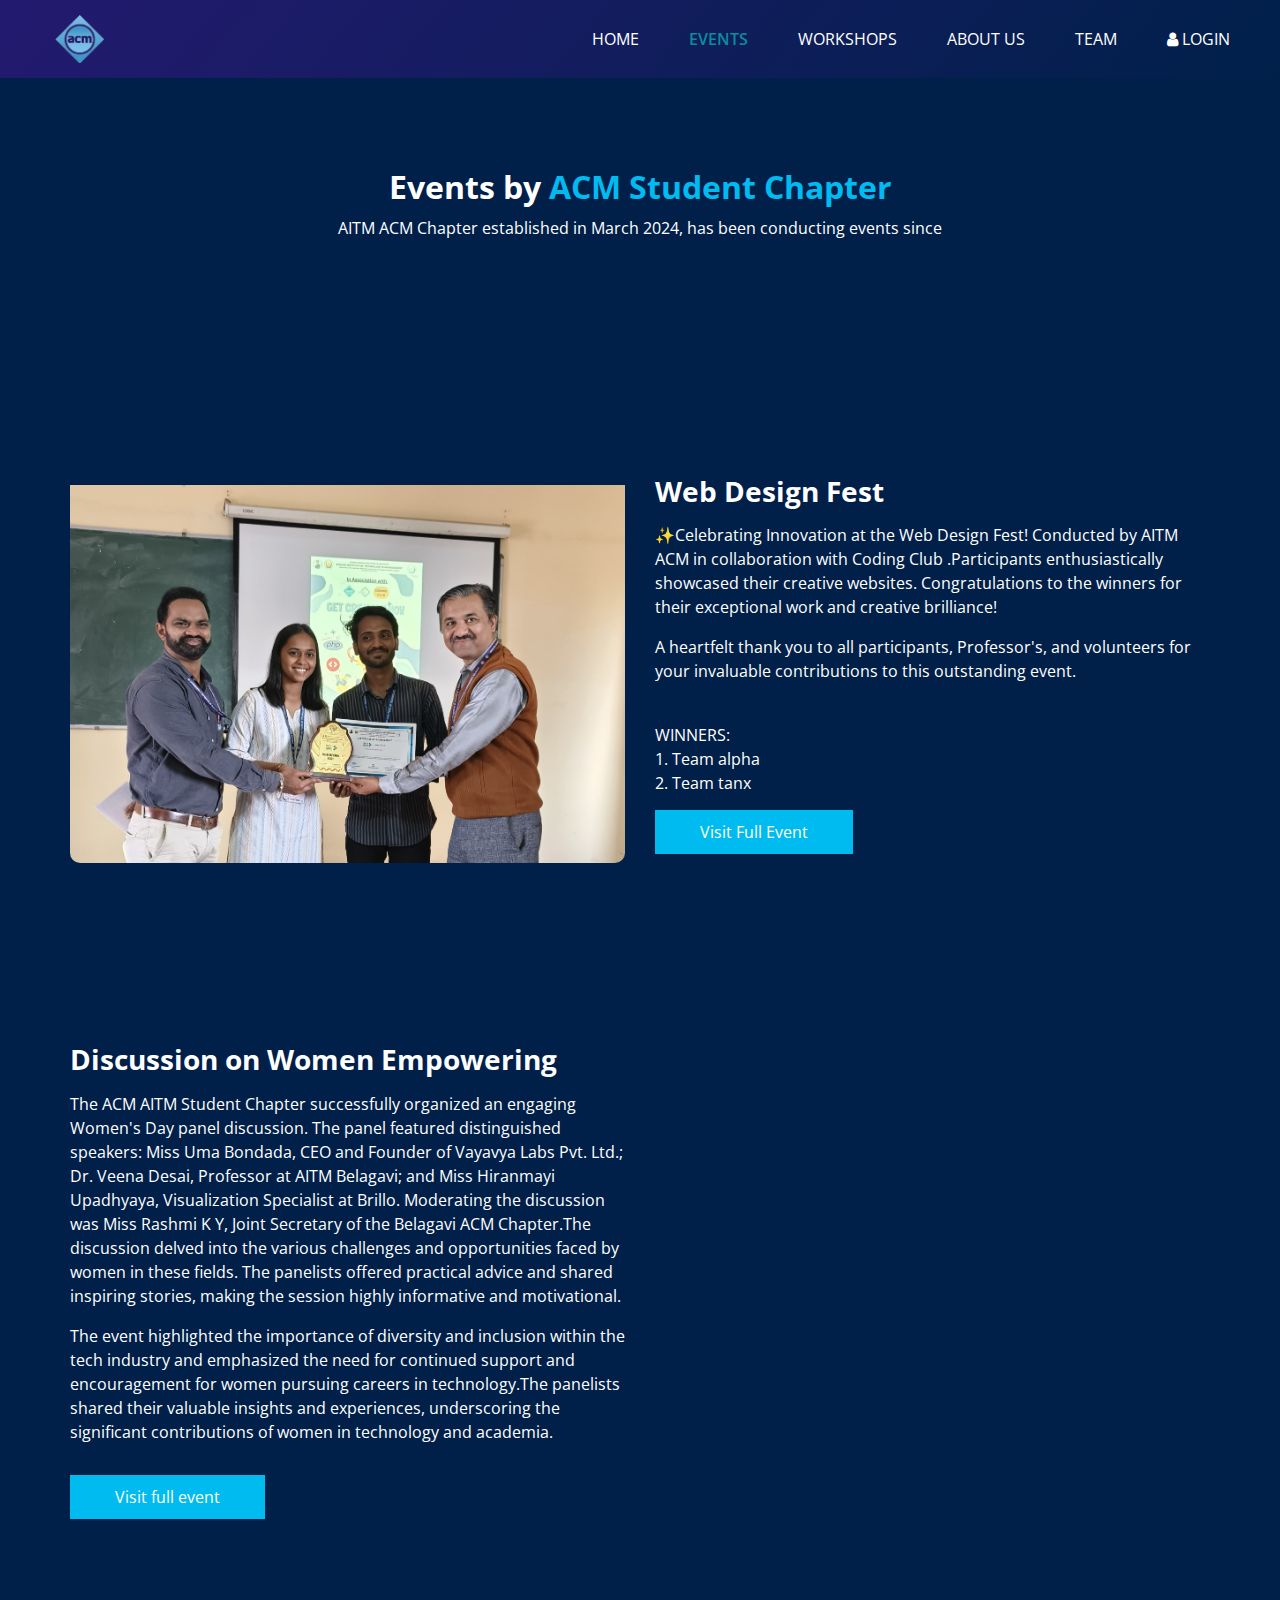
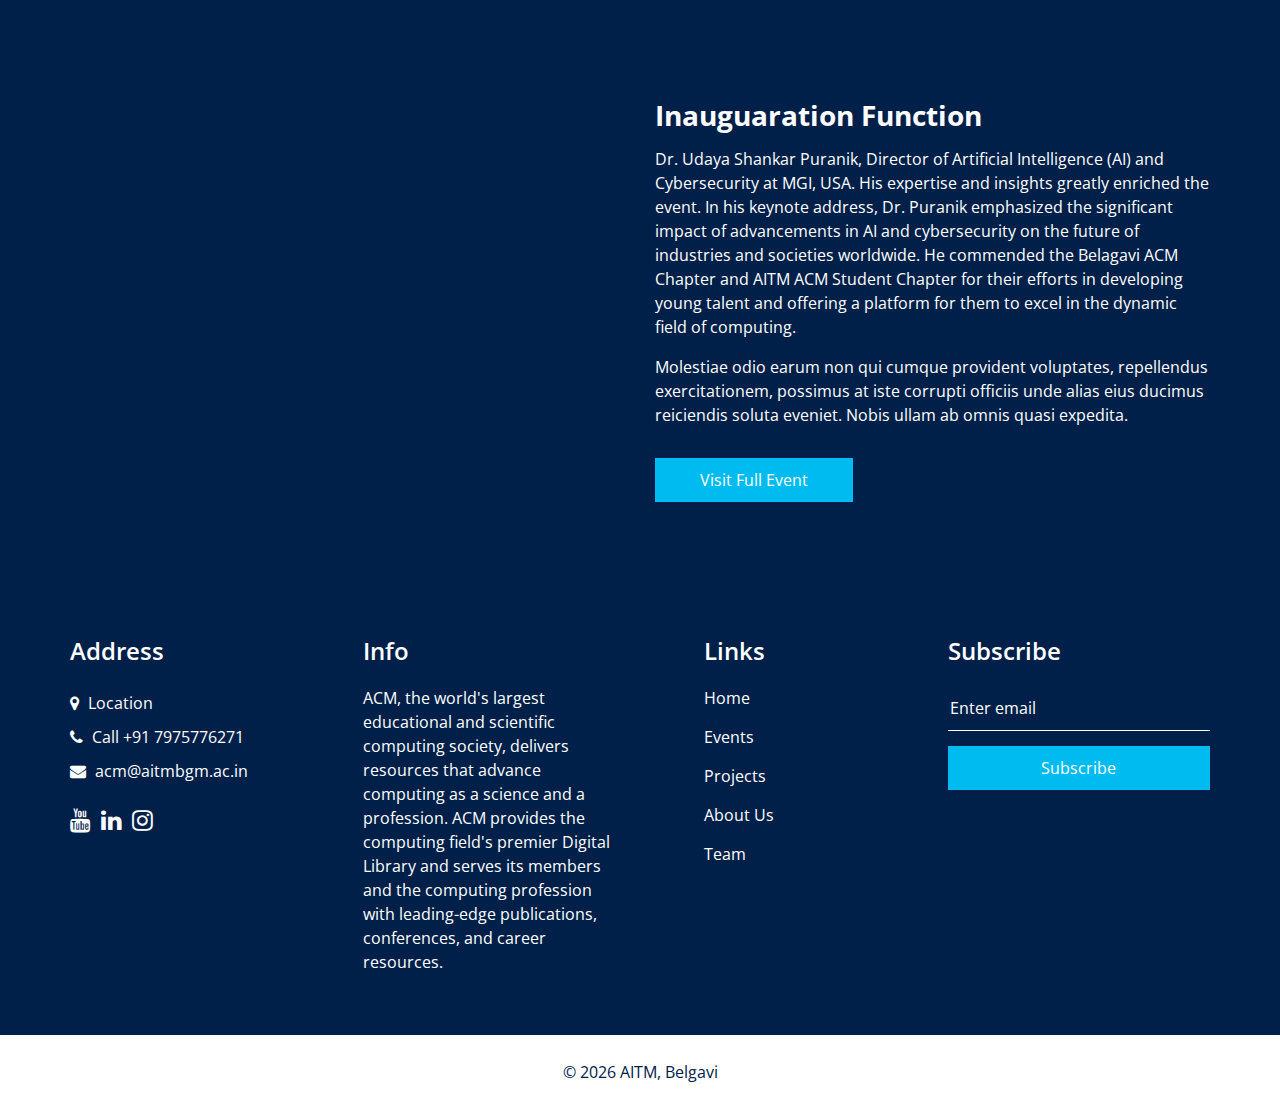
==== commit 2db1ecc8: "Update about.html" ====
--- a/about.html
+++ b/about.html
@@ -67,7 +67,7 @@
                                 <a class="nav-link" href="about.html"> Events</a>
                             </li>
                             <li class="nav-item">
-                                <a class="nav-link" href="service.html">Projects <span class="sr-only">(current)</span></a>
+                                <a class="nav-link" href="service.html">Workshops <span class="sr-only">(current)</span></a>
                             </li>
                             <li class="nav-item">
                                 <a class="nav-link" href="why.html">About us </a>
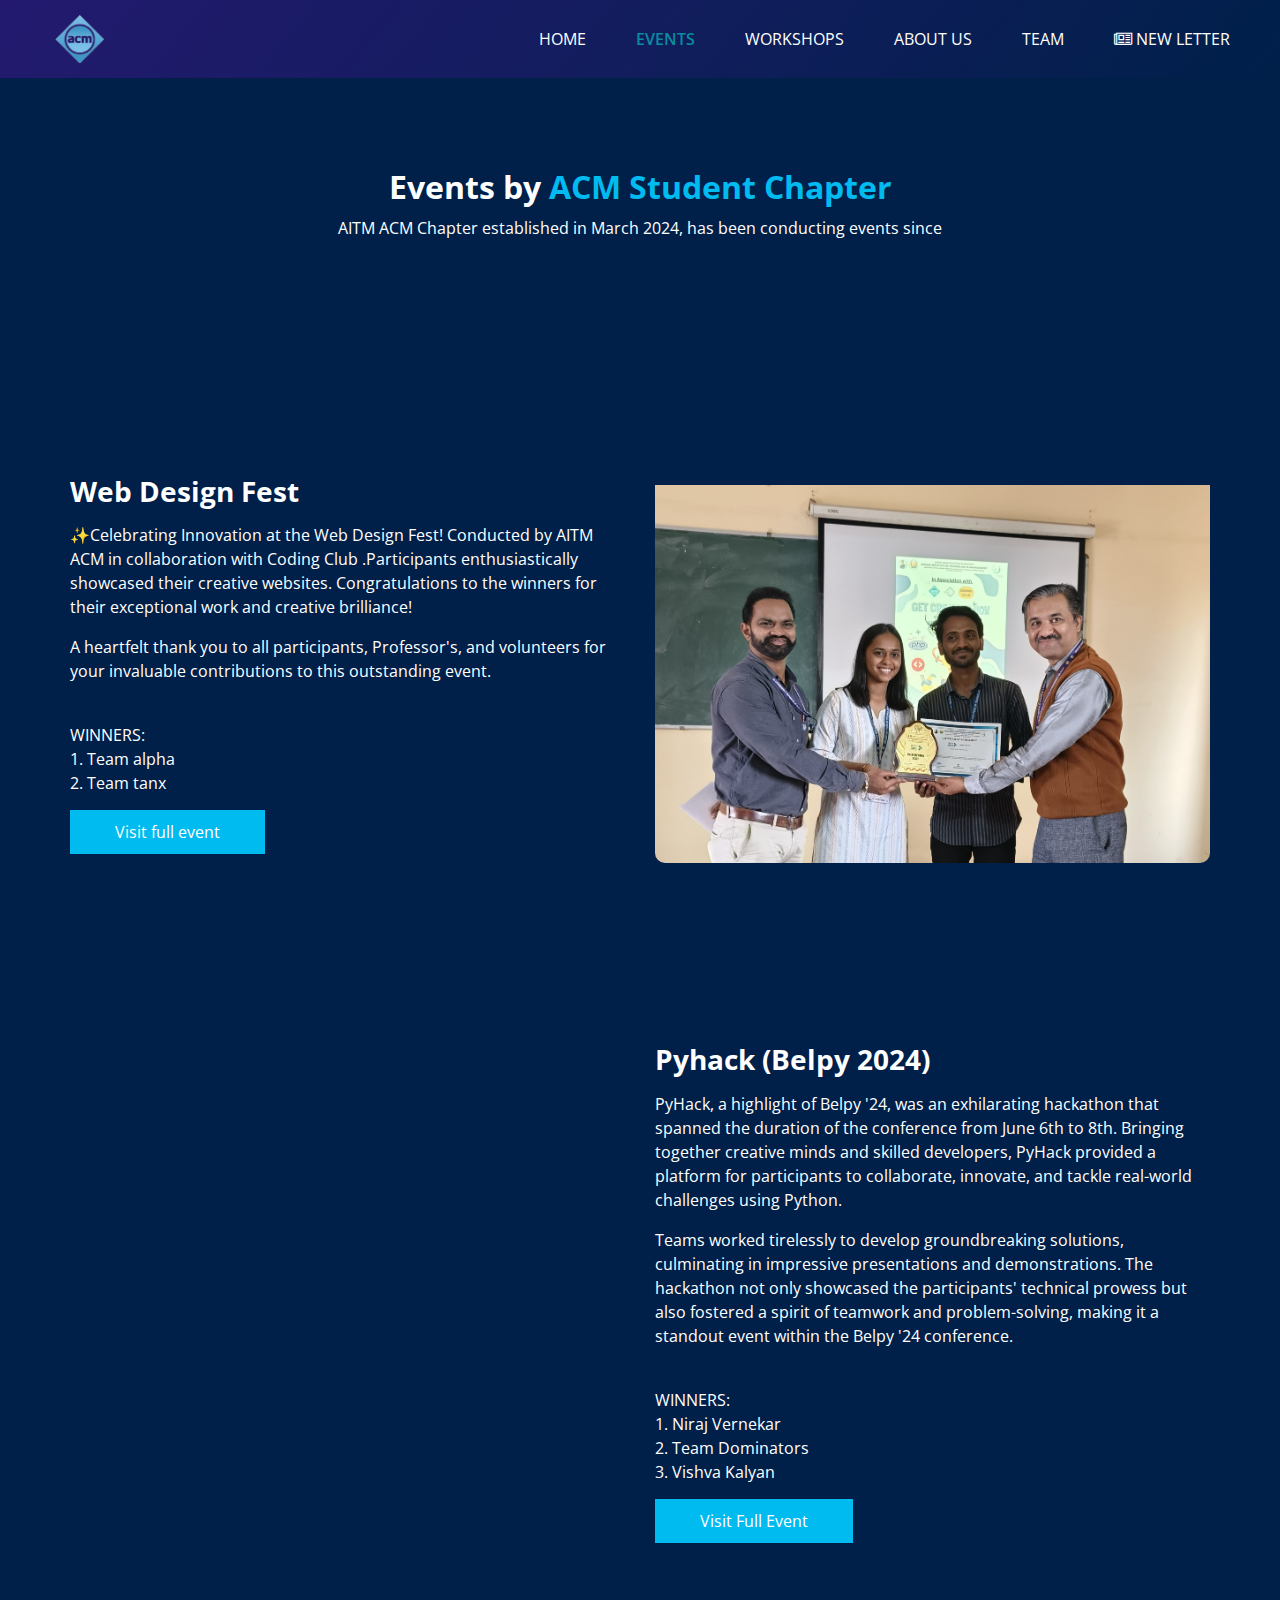
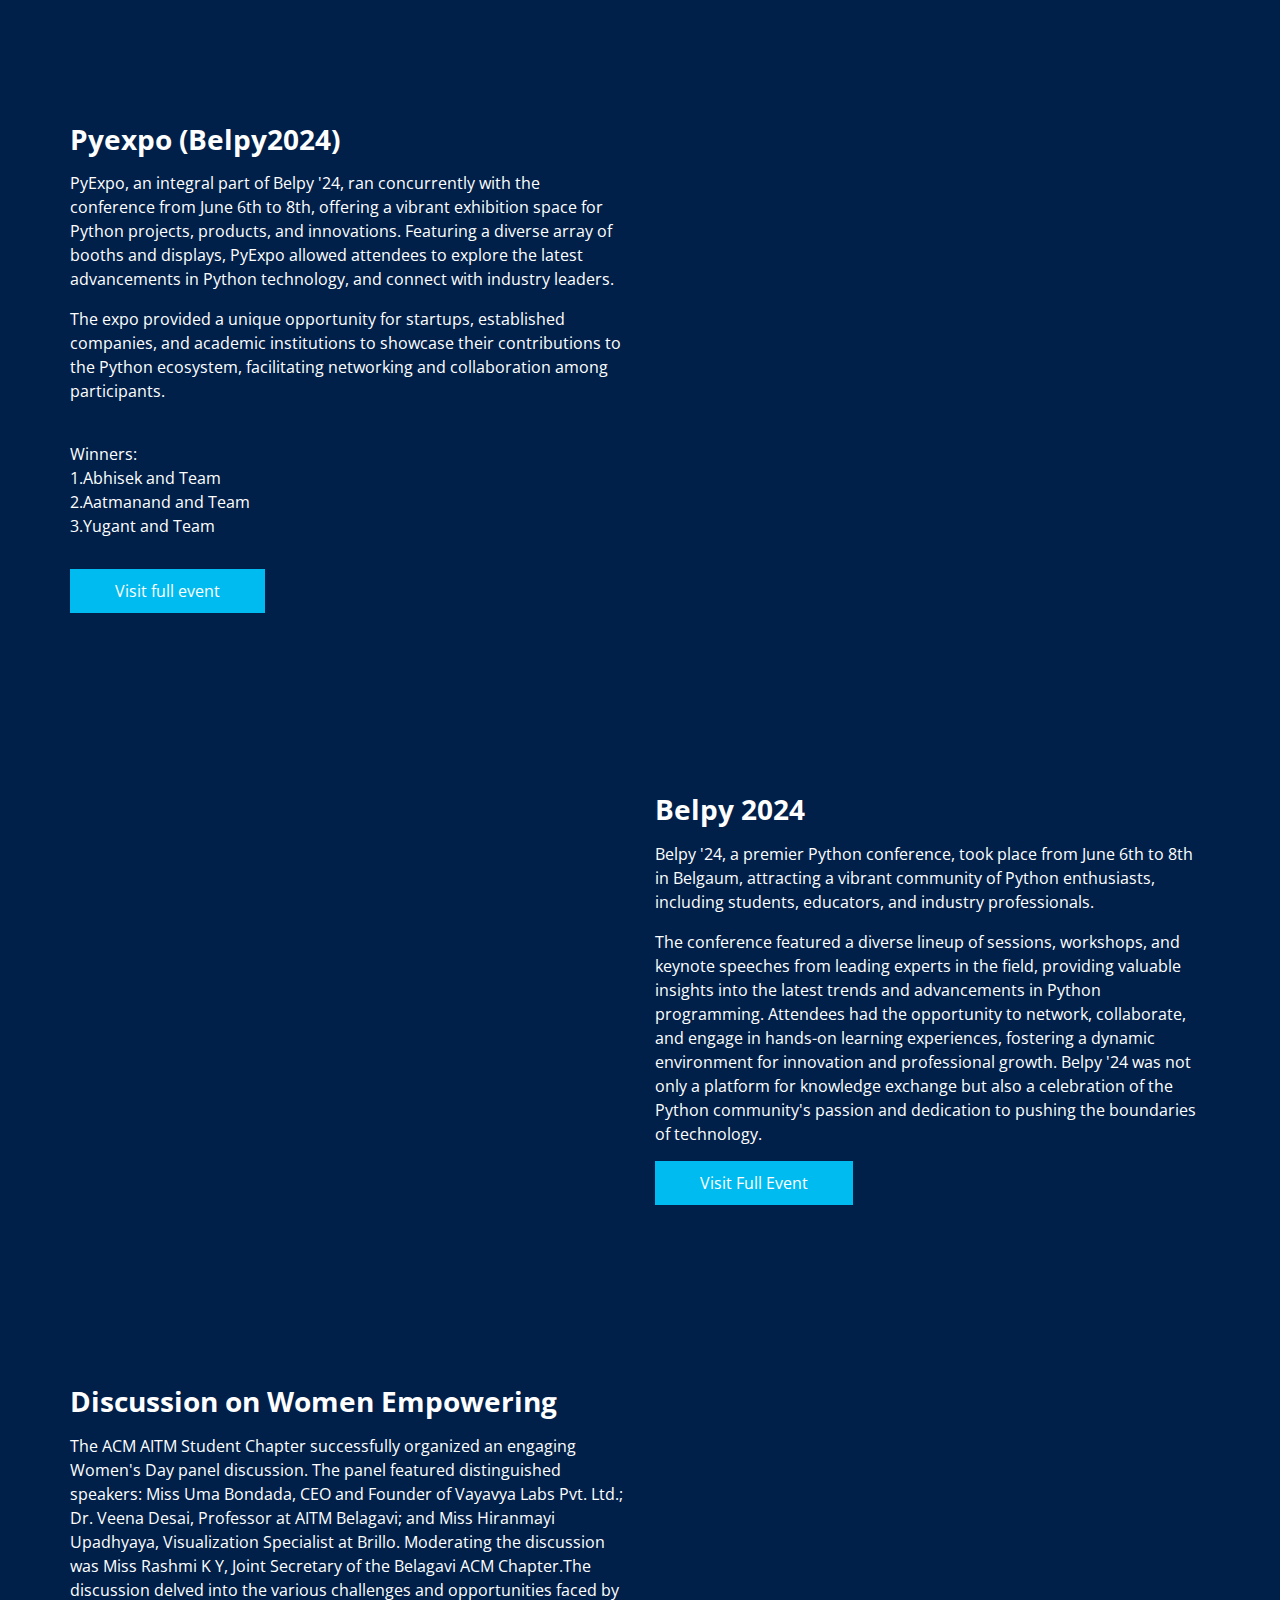
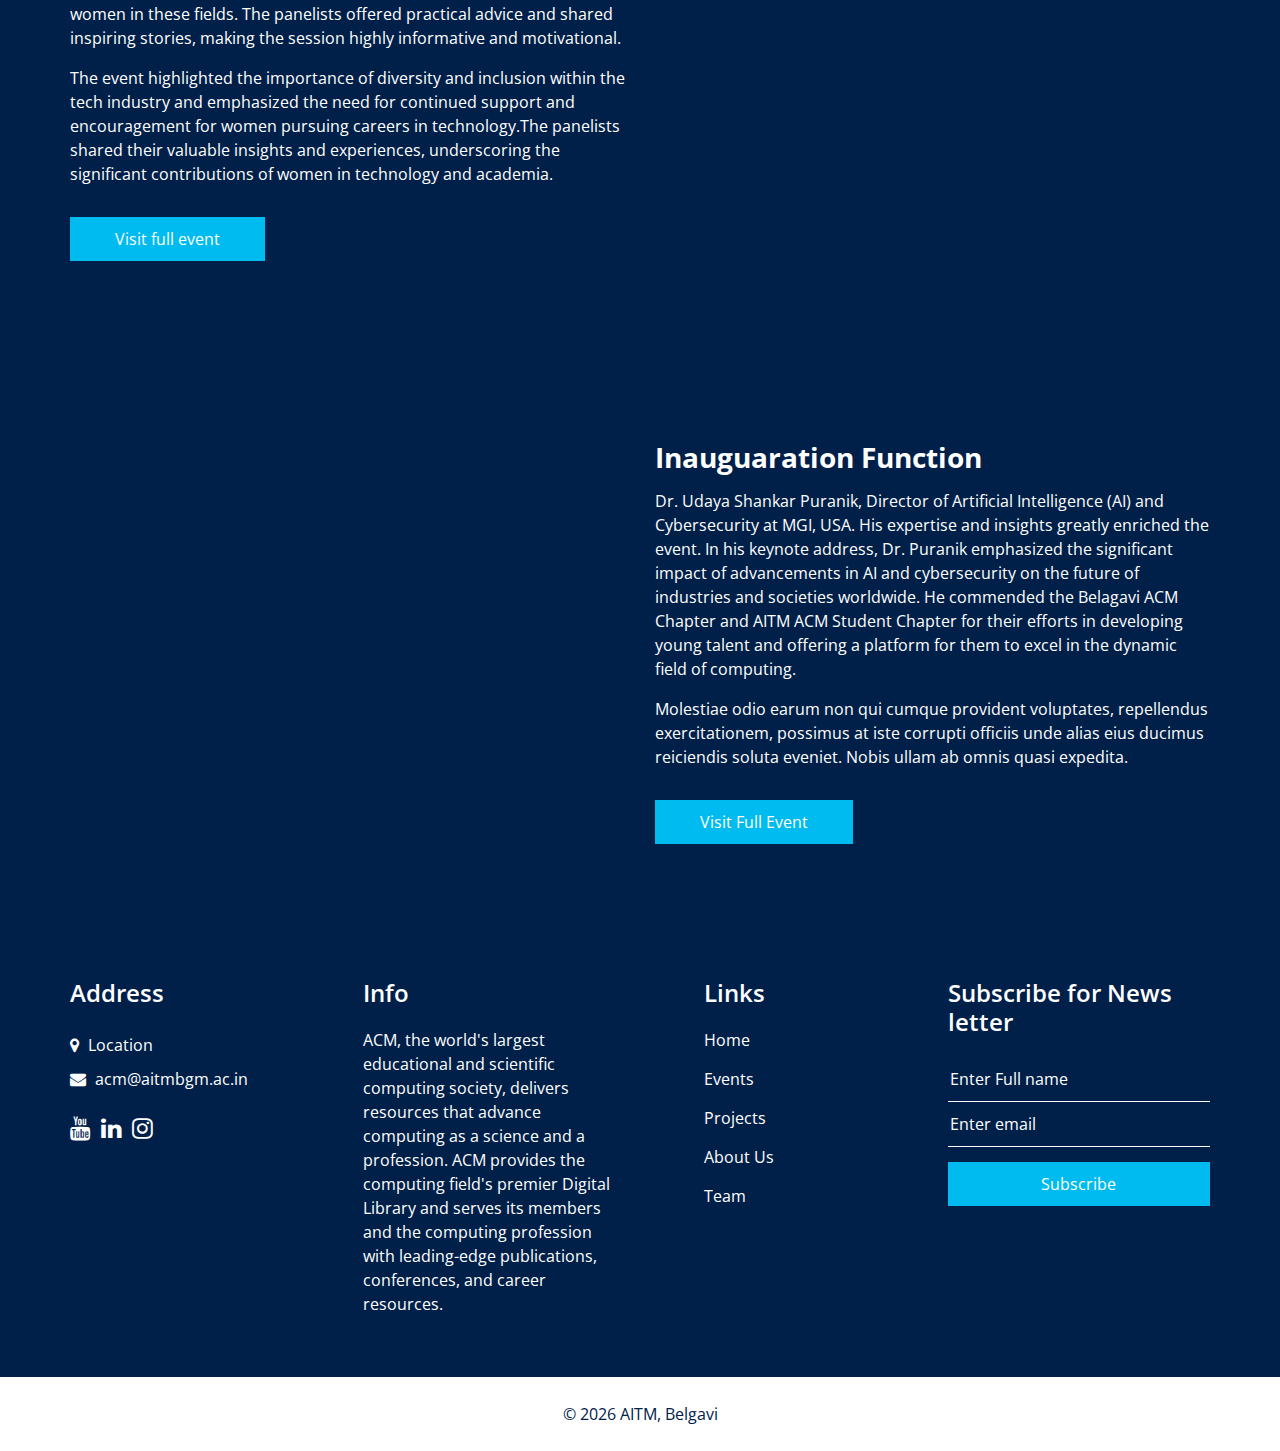
==== commit d57df5d0: "Update about.html" ====
--- a/about.html
+++ b/about.html
@@ -76,7 +76,7 @@
                                 <a class="nav-link" href="team.html">Team</a>
                             </li>
                             <li class="nav-item">
-                                <a class="nav-link" href="#"> <i class="fa fa-user" aria-hidden="true"></i> Login</a>
+                                <a class="nav-link" href="news.html"> <i class="fa fa-newspaper-o" aria-hidden="true"></i> New letter</a>
                             </li>
                             </button>
                             </form>
@@ -99,19 +99,13 @@
             </div>
         </div>
     </section>
-
-
     <!-- about section -->
 
     <section class="about_section layout_padding">
         <div class="container  ">
 
             <div class="row">
-                <div class="col-md-6 ">
-                    <div class="img-box">
-                        <img src="images/web design 1.jpg" alt="">
-                    </div>
-                </div>
+
                 <div class="col-md-6">
                     <div class="detail-box">
                         <h3>
@@ -124,12 +118,118 @@
                         <p> A heartfelt thank you to all participants, Professor's, and volunteers for your invaluable contributions to this outstanding event. </p>
                         <br>WINNERS:<br> 1. Team alpha <br> 2. Team tanx <br>
                         <a href="">
+                            Visit full event
+        </a>
+                    </div>
+
+                </div>
+                <div class="col-md-6 ">
+                    <div class="img-box">
+                        <img src="images/web design 1.jpg" alt="">
+                    </div>
+                </div>
+            </div>
+        </div>
+    </section>
+
+    <!-- end about section -->
+
+    <!-- about section -->
+
+    <section class=" about_section layout_padding">
+        <div class="container  ">
+
+            <div class="row">
+                <div class="col-md-6 ">
+                    <div class="img-box">
+                        <img src="images/pyhack.JPG" alt="">
+                    </div>
+                </div>
+                <div class="col-md-6">
+                    <div class="detail-box">
+                        <h3>
+                            Pyhack (Belpy 2024)
+                        </h3>
+                        <p>
+                            PyHack, a highlight of Belpy '24, was an exhilarating hackathon that spanned the duration of the conference from June 6th to 8th. Bringing together creative minds and skilled developers, PyHack provided a platform for participants to collaborate, innovate,
+                            and tackle real-world challenges using Python. </p>
+                        <p> Teams worked tirelessly to develop groundbreaking solutions, culminating in impressive presentations and demonstrations. The hackathon not only showcased the participants' technical prowess but also fostered a spirit of teamwork
+                            and problem-solving, making it a standout event within the Belpy '24 conference.</p> <br>WINNERS:<br> 1. Niraj Vernekar<br> 2. Team Dominators<br>3. Vishva Kalyan<br>
+                        <a href="">
               Visit Full Event
             </a>
                     </div>
                 </div>
             </div>
         </div>
+
+    </section>
+
+    <!-- end about section -->
+    <!-- about section -->
+
+    <section class="about_section layout_padding">
+        <div class="container  ">
+
+            <div class="row">
+
+                <div class="col-md-6">
+                    <div class="detail-box">
+                        <h3>
+                            Pyexpo (Belpy2024)
+                        </h3>
+                        <p>
+                            PyExpo, an integral part of Belpy '24, ran concurrently with the conference from June 6th to 8th, offering a vibrant exhibition space for Python projects, products, and innovations. Featuring a diverse array of booths and displays, PyExpo allowed attendees
+                            to explore the latest advancements in Python technology, and connect with industry leaders. </p> The expo provided a unique opportunity for startups, established companies, and academic institutions
+                        to showcase their contributions to the Python ecosystem, facilitating networking and collaboration among participants.
+                        <p> <br> Winners:<br> 1.Abhisek and Team<br> 2.Aatmanand and Team<br> 3.Yugant and Team<br></p>
+                        <a href="">
+                            Visit full event
+                            </a>
+                    </div>
+
+                </div>
+                <div class="col-md-6 ">
+                    <div class="img-box">
+                        <video autoplay loop muted>
+                            <source src="images/videos/pyexpo.MOV" type="video/mp4">
+                            Your browser does not support the video tag.
+                        </video>
+                    </div>
+                </div>
+            </div>
+        </div>
+    </section>
+
+    <!-- end about section -->
+    <!-- about section -->
+
+    <section class=" about_section layout_padding">
+        <div class="container  ">
+
+            <div class="row">
+                <div class="col-md-6 ">
+                    <div class="img-box">
+                        <img src="images/Belpy.jpg" alt="">
+                    </div>
+                </div>
+                <div class="col-md-6">
+                    <div class="detail-box">
+                        <h3>
+                            Belpy 2024
+                        </h3>
+                        <p>
+                            Belpy '24, a premier Python conference, took place from June 6th to 8th in Belgaum, attracting a vibrant community of Python enthusiasts, including students, educators, and industry professionals. </p>The conference featured
+                        a diverse lineup of sessions, workshops, and keynote speeches from leading experts in the field, providing valuable insights into the latest trends and advancements in Python programming. Attendees had the opportunity to network,
+                        collaborate, and engage in hands-on learning experiences, fostering a dynamic environment for innovation and professional growth. Belpy '24 was not only a platform for knowledge exchange but also a celebration of the Python community's
+                        passion and dedication to pushing the boundaries of technology.<br> <a href="">
+          Visit Full Event
+        </a>
+                    </div>
+                </div>
+            </div>
+        </div>
+
     </section>
 
     <!-- end about section -->
@@ -167,7 +267,6 @@
     </section>
 
     <!-- end about section -->
-
     <!-- about section -->
 
     <section class="about_section layout_padding">
@@ -219,13 +318,8 @@
                   Location
                 </span>
                             </a>
-                            <a href="">
-                                <i class="fa fa-phone" aria-hidden="true"></i>
-                                <span>
-                  Call +91 7975776271
-                </span>
-                            </a>
-                            <a href="">
+
+                            <a>
                                 <i class="fa fa-envelope" aria-hidden="true"></i>
                                 <span>
                   acm@aitmbgm.ac.in
@@ -282,14 +376,39 @@
                 </div>
                 <div class="col-md-6 col-lg-3 info_col ">
                     <h4>
-                        Subscribe
+                        Subscribe for News letter
                     </h4>
-                    <form action="#">
-                        <input type="text" placeholder="Enter email" />
+                    <form name="submit-to-google-sheet">
+                        <input type="text" name="Name" placeholder="Enter Full name" required>
+                        <input type="text" name="Email" placeholder="Enter email" required>
                         <button type="submit">
               Subscribe
             </button>
                     </form>
+                    <span id="msg"></span>
+                    <!--Here is js for email subscribtion -->
+                    <script>
+                        const scriptURL = 'https://script.google.com/macros/s/AKfycbxD7pSDtByZJ_HM4ERomikNl1aR5NlcYiwqNGoN6XR2k7MoyKDSRSj5murE3tR5f23L/exec'
+                        const form = document.forms['submit-to-google-sheet']
+                        const msg = document.getElementById('msg')
+                        form.addEventListener('submit', e => {
+                            e.preventDefault()
+                            fetch(scriptURL, {
+                                    method: 'POST',
+                                    body: new FormData(form)
+                                })
+                                .then(response => {
+                                    msg.innerHTML = "Thank you for Subscribing! "
+                                    setTimeout(function() {
+                                        msg.innerHTML = ""
+                                    }, 5000)
+                                    form.reset()
+                                })
+                                .catch(error => console.error('Error!', error.message))
+                        })
+                    </script>
+                    <!--Here is js for email subscribtion -->
+
                 </div>
             </div>
         </div>
